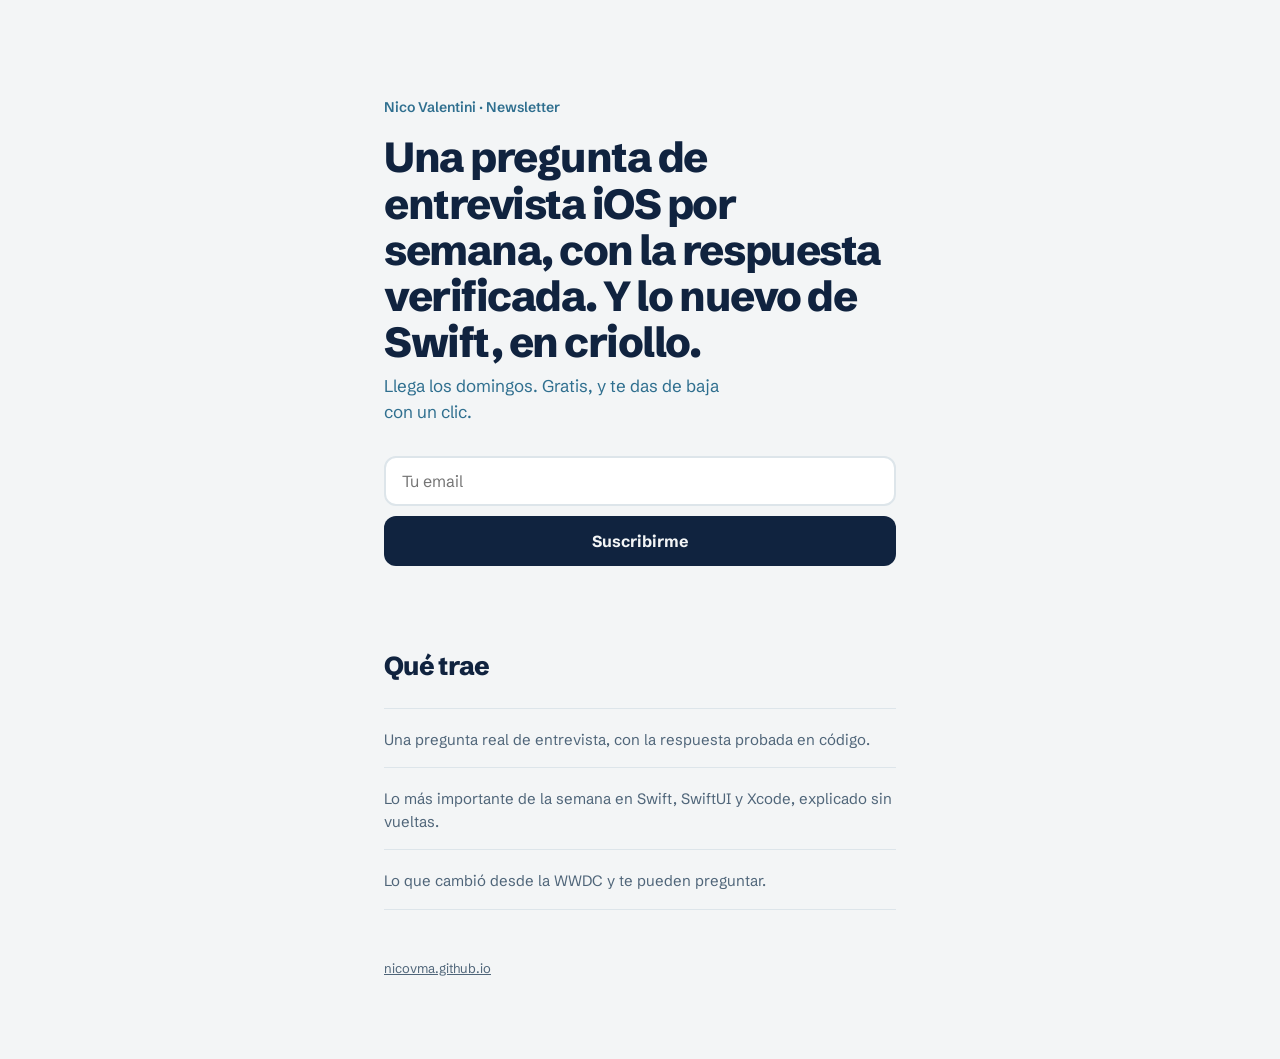
==== newsletter/index.html @ 66bf4905 "Página de newsletter" ====
<!doctype html>
<html lang="es">
<head>
  <meta charset="utf-8">
  <meta name="viewport" content="width=device-width, initial-scale=1">
  <title>Newsletter iOS · Nico Valentini</title>
  <meta name="description" content="Una pregunta de entrevista iOS por semana, con la respuesta verificada. Y lo nuevo de Swift, en criollo.">
  <meta property="og:title" content="Newsletter iOS · Nico Valentini">
  <meta property="og:description" content="Una pregunta de entrevista iOS por semana, con la respuesta verificada. Y lo nuevo de Swift, en criollo.">
  <meta property="og:type" content="website">
  <meta property="og:url" content="https://nicovma.github.io/newsletter/">
  <meta name="theme-color" content="#F3F5F6">
  <link rel="icon" href="../favicon.svg" type="image/svg+xml">
  <link rel="preconnect" href="https://fonts.googleapis.com">
  <link rel="preconnect" href="https://fonts.gstatic.com" crossorigin>
  <link rel="stylesheet" href="https://fonts.googleapis.com/css2?family=Schibsted+Grotesk:wght@400;500;600;700;800&display=swap">
  <link rel="stylesheet" href="../styles.css">
</head>
<body>
  <main class="page">
    <header class="hero">
      <p class="kicker"><a href="../">Nico Valentini</a> · Newsletter</p>
      <h1 class="headline">Una pregunta de entrevista iOS por semana, con la respuesta verificada. Y lo nuevo de Swift, en criollo.</h1>
      <p class="lede">Llega los domingos. Gratis, y te das de baja con un clic.</p>
    </header>

    <!-- Las clases ml-* y la estructura las necesita webforms.min.js de MailerLite para enviar sin salir de la página. -->
    <div id="mlb2-46951473" class="ml-form-embedContainer ml-subscribe-form ml-subscribe-form-46951473 signup">
      <div class="row-form">
        <form class="ml-block-form" action="https://assets.mailerlite.com/jsonp/2699248/forms/200877085131015490/subscribe" data-code="" method="post" target="_blank">
          <div class="ml-field-group ml-field-email ml-validate-email ml-validate-required">
            <label class="sr-only" for="ml-email">Email</label>
            <input id="ml-email" aria-required="true" type="email" name="fields[email]" placeholder="Tu email" autocomplete="email">
          </div>
          <input type="hidden" name="ml-submit" value="1">
          <div class="ml-form-embedSubmit">
            <button type="submit" class="primary button">Suscribirme</button>
            <button disabled="disabled" style="display: none;" type="button" class="loading button">Enviando…</button>
          </div>
          <input type="hidden" name="anticsrf" value="true">
        </form>
      </div>
      <div class="row-success" style="display: none" role="status">
        <p>Listo. Te mandé un mail para confirmar la suscripción: revisalo, a veces cae en spam.</p>
      </div>
    </div>

    <section aria-labelledby="trae-title">
      <h2 id="trae-title">Qué trae</h2>
      <ul class="rows">
        <li><p>Una pregunta real de entrevista, con la respuesta probada en código.</p></li>
        <li><p>Lo más importante de la semana en Swift, SwiftUI y Xcode, explicado sin vueltas.</p></li>
        <li><p>Lo que cambió desde la WWDC y te pueden preguntar.</p></li>
      </ul>
    </section>

    <footer><a href="../">nicovma.github.io</a></footer>
  </main>

  <script>
    function ml_webform_success_46951473() {
      var $ = ml_jQuery || jQuery;
      $('.ml-subscribe-form-46951473 .row-success').show();
      $('.ml-subscribe-form-46951473 .row-form').hide();
    }
  </script>
  <script src="https://groot.mailerlite.com/js/w/webforms.min.js?v83147fa8ce2d95cb73ece7f28b469519" type="text/javascript"></script>
  <script>
    fetch("https://assets.mailerlite.com/jsonp/2699248/forms/200877085131015490/takel")
  </script>
</body>
</html>
---- styles.css ----
:root {
  color-scheme: light;
  --paper: #F3F5F6;
  --navy: #10233F;
  --sea: #2F6F8F;
  --mist: #DDE5EA;
  --soft: #4F6579;
  --font: "Schibsted Grotesk", -apple-system, BlinkMacSystemFont, "Helvetica Neue", sans-serif;
}

*, *::before, *::after { box-sizing: border-box; }

html { scroll-behavior: smooth; }
@media (prefers-reduced-motion: reduce) { html { scroll-behavior: auto; } }

body {
  margin: 0;
  background: var(--paper);
  color: var(--navy);
  font-family: var(--font);
  font-size: 16px;
  line-height: 1.6;
  -webkit-font-smoothing: antialiased;
}

a { color: var(--navy); }
a:focus-visible, summary:focus-visible {
  outline: 3px solid var(--sea);
  outline-offset: 3px;
  border-radius: 6px;
}

h1, h2, h3, p, ol, ul, dl, dd { margin: 0; }

.page {
  max-width: 560px;
  margin: 0 auto;
  padding: 64px 24px 56px;
}

/* Hero */
.avatar {
  position: relative;
  width: 88px;
  height: 88px;
  border-radius: 50%;
  overflow: hidden;
  background: var(--mist);
  display: grid;
  place-items: center;
  font-weight: 700;
  color: var(--soft);
}
.avatar img {
  position: absolute;
  inset: 0;
  width: 100%;
  height: 100%;
  object-fit: cover;
}

h1 {
  margin-top: 26px;
  font-size: clamp(44px, 11vw, 64px);
  font-weight: 800;
  letter-spacing: -0.035em;
  line-height: 0.98;
}
.role {
  margin-top: 12px;
  font-size: 20px;
  font-weight: 700;
  letter-spacing: -0.01em;
}
.lede {
  margin-top: 8px;
  max-width: 34ch;
  color: var(--sea);
  font-size: 17px;
  line-height: 1.5;
}

.actions {
  display: flex;
  gap: 10px;
  margin-top: 28px;
}
.button {
  flex: 1;
  display: inline-flex;
  align-items: center;
  justify-content: center;
  min-height: 50px;
  padding: 0 20px;
  border-radius: 12px;
  font-weight: 700;
  text-decoration: none;
  transition: background-color 0.15s ease, color 0.15s ease;
}
.button.primary { background: var(--navy); color: var(--paper); }
.button.primary:hover { background: var(--sea); }
.button.secondary { box-shadow: inset 0 0 0 2px var(--navy); color: var(--navy); }
.button.secondary:hover { background: var(--navy); color: var(--paper); }
.button.wide { width: 100%; margin-top: 24px; }

/* Sections */
section { margin-top: 64px; scroll-margin-top: 24px; }
h2 {
  margin-bottom: 20px;
  font-size: 26px;
  font-weight: 800;
  letter-spacing: -0.025em;
}
h3 {
  font-size: 19px;
  font-weight: 700;
  letter-spacing: -0.015em;
}
section > p + p { margin-top: 14px; }

/* Experience: the dotted route */
.route {
  list-style: none;
  padding: 0;
}
.route li {
  position: relative;
  padding: 0 0 30px 40px;
}
.route li::before {
  content: "";
  position: absolute;
  left: 0;
  top: 4px;
  width: 19px;
  height: 19px;
  border-radius: 50%;
  background: var(--paper);
  box-shadow: inset 0 0 0 3px var(--navy);
}
.route li:not(:last-child)::after {
  content: "";
  position: absolute;
  left: 8px;
  top: 28px;
  bottom: -2px;
  border-left: 3px dotted var(--navy);
}
.route li.current::before { background: var(--navy); }
.route .years { font-size: 14px; font-weight: 600; color: var(--sea); }
.route h3 { margin-top: 3px; }
.route .place { margin-top: 2px; font-size: 14px; color: var(--soft); }
.route .place + p { margin-top: 8px; font-size: 15px; line-height: 1.5; }

/* About translation */
.translation { margin-top: 16px; }
.translation summary {
  display: inline-flex;
  align-items: center;
  min-height: 44px;
  font-weight: 700;
  color: var(--sea);
  cursor: pointer;
  list-style: none;
}
.translation summary::-webkit-details-marker { display: none; }
.translation[open] summary { color: var(--navy); }
.translation p {
  font-size: 15px;
  padding: 0 20px;
  background: var(--mist);
}
.translation p:first-of-type { padding-top: 20px; border-radius: 14px 14px 0 0; }
.translation p:last-of-type { padding-bottom: 20px; border-radius: 0 0 14px 14px; padding-top: 12px; }

/* Work with me */
.rows { list-style: none; padding: 0; }
.rows li { padding: 16px 0; border-top: 1.5px solid var(--mist); }
.rows li:last-child { border-bottom: 1.5px solid var(--mist); }
.rows h3 { font-size: 17px; }
.rows p { margin-top: 4px; font-size: 15px; line-height: 1.5; color: var(--soft); }

/* Stack */
.stack div {
  display: grid;
  grid-template-columns: 116px minmax(0, 1fr);
  gap: 12px;
  padding: 13px 0;
  border-top: 1.5px solid var(--mist);
}
.stack div:last-child { border-bottom: 1.5px solid var(--mist); }
.stack dt { font-size: 14px; font-weight: 600; color: var(--sea); padding-top: 1px; }
.stack dd { font-size: 15px; line-height: 1.45; }

/* Links */
.links { list-style: none; padding: 0; }
.links li { border-top: 1.5px solid var(--mist); }
.links li:last-child { border-bottom: 1.5px solid var(--mist); }
.links a {
  display: flex;
  justify-content: space-between;
  align-items: center;
  min-height: 52px;
  text-decoration: none;
  font-weight: 700;
  font-size: 17px;
}
.links a span + span { font-size: 14px; font-weight: 400; color: var(--soft); }
.links a:hover span:first-child { color: var(--sea); }

footer {
  margin-top: 48px;
  font-size: 13px;
  color: var(--soft);
}

@media (min-width: 720px) {
  .page { padding-top: 96px; padding-bottom: 80px; }
  section { margin-top: 80px; }
}

/* Newsletter */
.sr-only {
  position: absolute;
  width: 1px;
  height: 1px;
  overflow: hidden;
  clip: rect(0, 0, 0, 0);
  white-space: nowrap;
}
.kicker { font-size: 14px; font-weight: 600; color: var(--sea); }
.kicker a { color: inherit; text-decoration: none; }
.kicker a:hover { text-decoration: underline; }
.headline {
  margin-top: 16px;
  font-size: clamp(30px, 7.5vw, 42px);
  line-height: 1.1;
}
.signup { margin-top: 32px; }
.signup form { display: grid; gap: 10px; }
.signup input[type="email"] {
  width: 100%;
  min-height: 50px;
  padding: 0 16px;
  border: 2px solid var(--mist);
  border-radius: 12px;
  background: #fff;
  color: var(--navy);
  font: inherit;
}
.signup input[type="email"]:focus { outline: none; border-color: var(--sea); }
.signup .ml-error input { border-color: #B3261E; }
.signup .button { width: 100%; border: 0; font: inherit; font-weight: 700; cursor: pointer; }
.signup .button.loading { opacity: 0.7; cursor: default; }
.signup .row-success p {
  padding: 18px 20px;
  border-radius: 14px;
  background: var(--mist);
  font-weight: 600;
}
footer a { color: inherit; }
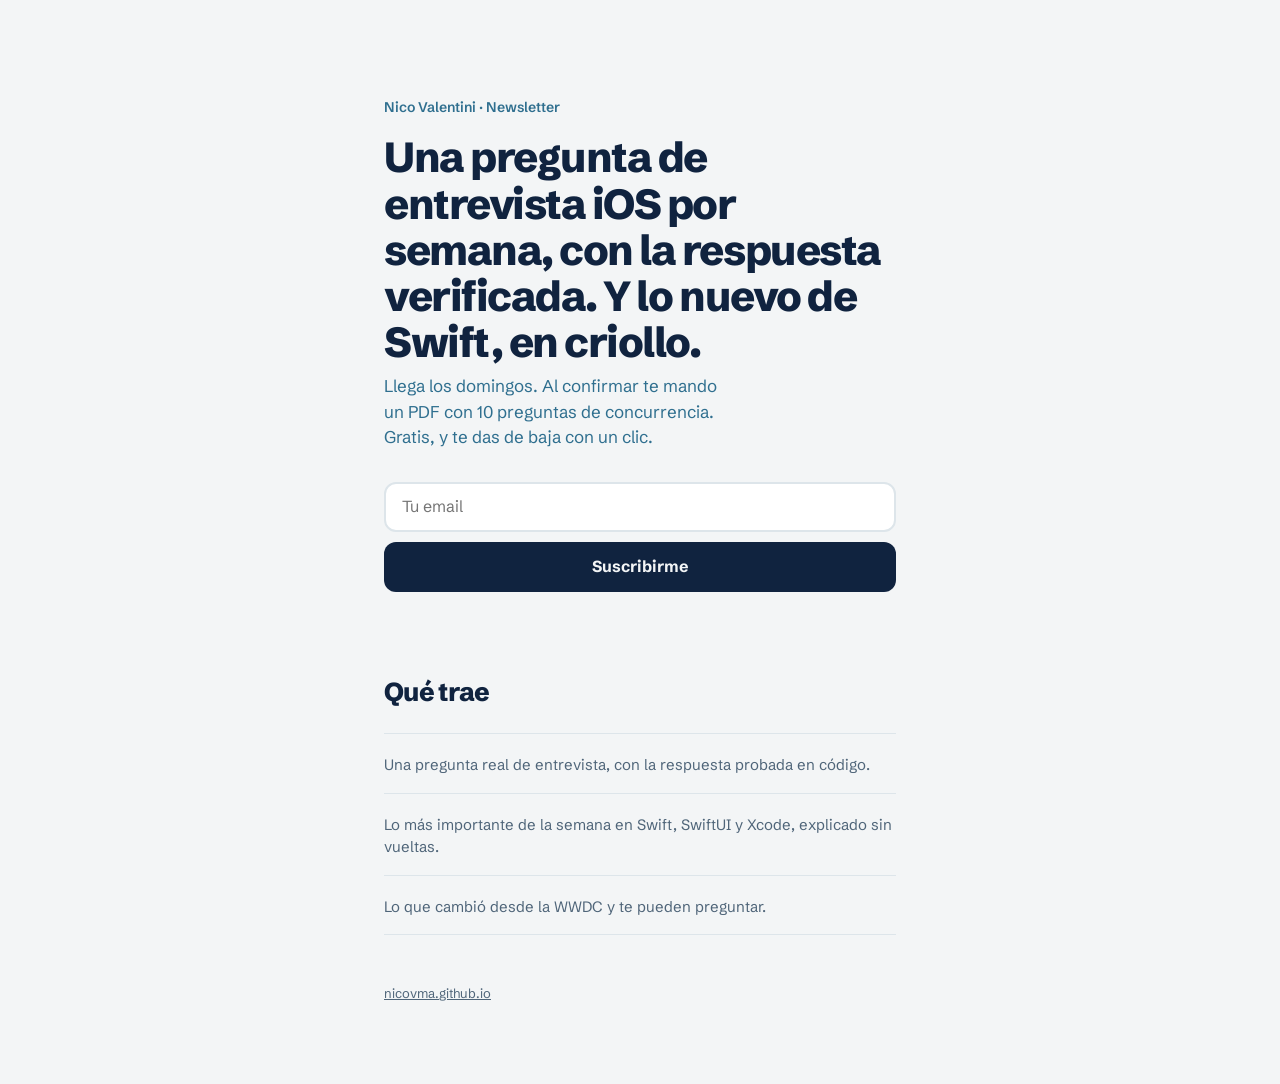
==== commit 60884d4d: "PDF de bienvenida: 10 preguntas de concurrencia" ====
--- a/newsletter/index.html
+++ b/newsletter/index.html
@@ -21,7 +21,7 @@
     <header class="hero">
       <p class="kicker"><a href="../">Nico Valentini</a> · Newsletter</p>
       <h1 class="headline">Una pregunta de entrevista iOS por semana, con la respuesta verificada. Y lo nuevo de Swift, en criollo.</h1>
-      <p class="lede">Llega los domingos. Gratis, y te das de baja con un clic.</p>
+      <p class="lede">Llega los domingos. Al confirmar te mando un PDF con 10 preguntas de concurrencia. Gratis, y te das de baja con un clic.</p>
     </header>
 
     <!-- Las clases ml-* y la estructura las necesita webforms.min.js de MailerLite para enviar sin salir de la página. -->
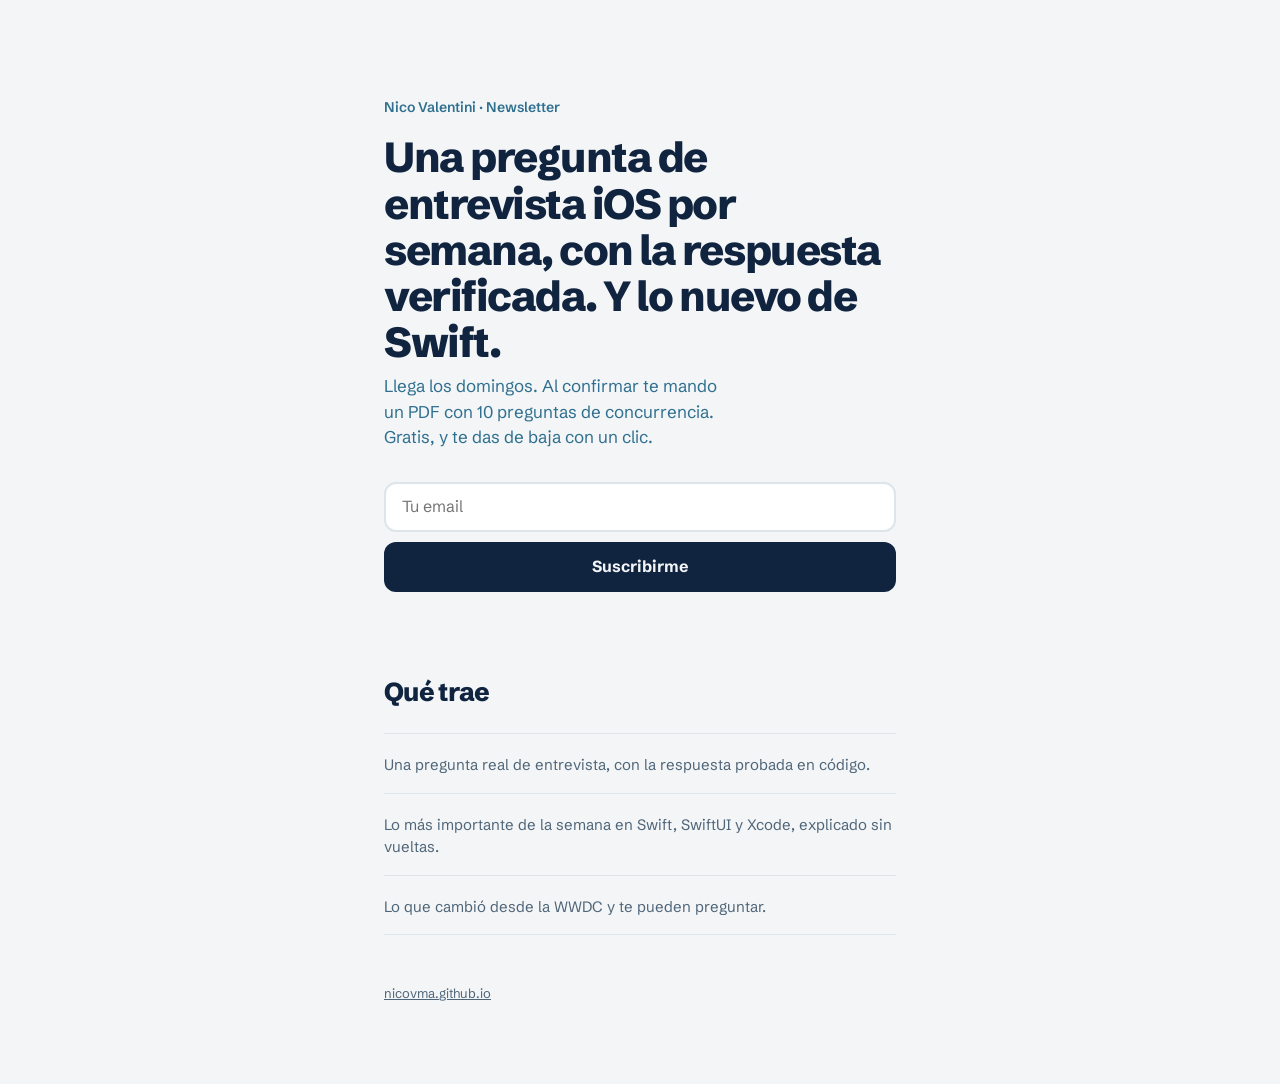
==== commit 30770518: "Landing newsletter: sin "en criollo" en titular y metas" ====
--- a/newsletter/index.html
+++ b/newsletter/index.html
@@ -4,9 +4,9 @@
   <meta charset="utf-8">
   <meta name="viewport" content="width=device-width, initial-scale=1">
   <title>Newsletter iOS · Nico Valentini</title>
-  <meta name="description" content="Una pregunta de entrevista iOS por semana, con la respuesta verificada. Y lo nuevo de Swift, en criollo.">
+  <meta name="description" content="Una pregunta de entrevista iOS por semana, con la respuesta verificada. Y lo nuevo de Swift.">
   <meta property="og:title" content="Newsletter iOS · Nico Valentini">
-  <meta property="og:description" content="Una pregunta de entrevista iOS por semana, con la respuesta verificada. Y lo nuevo de Swift, en criollo.">
+  <meta property="og:description" content="Una pregunta de entrevista iOS por semana, con la respuesta verificada. Y lo nuevo de Swift.">
   <meta property="og:type" content="website">
   <meta property="og:url" content="https://nicovma.github.io/newsletter/">
   <meta name="theme-color" content="#F3F5F6">
@@ -20,7 +20,7 @@
   <main class="page">
     <header class="hero">
       <p class="kicker"><a href="../">Nico Valentini</a> · Newsletter</p>
-      <h1 class="headline">Una pregunta de entrevista iOS por semana, con la respuesta verificada. Y lo nuevo de Swift, en criollo.</h1>
+      <h1 class="headline">Una pregunta de entrevista iOS por semana, con la respuesta verificada. Y lo nuevo de Swift.</h1>
       <p class="lede">Llega los domingos. Al confirmar te mando un PDF con 10 preguntas de concurrencia. Gratis, y te das de baja con un clic.</p>
     </header>
 
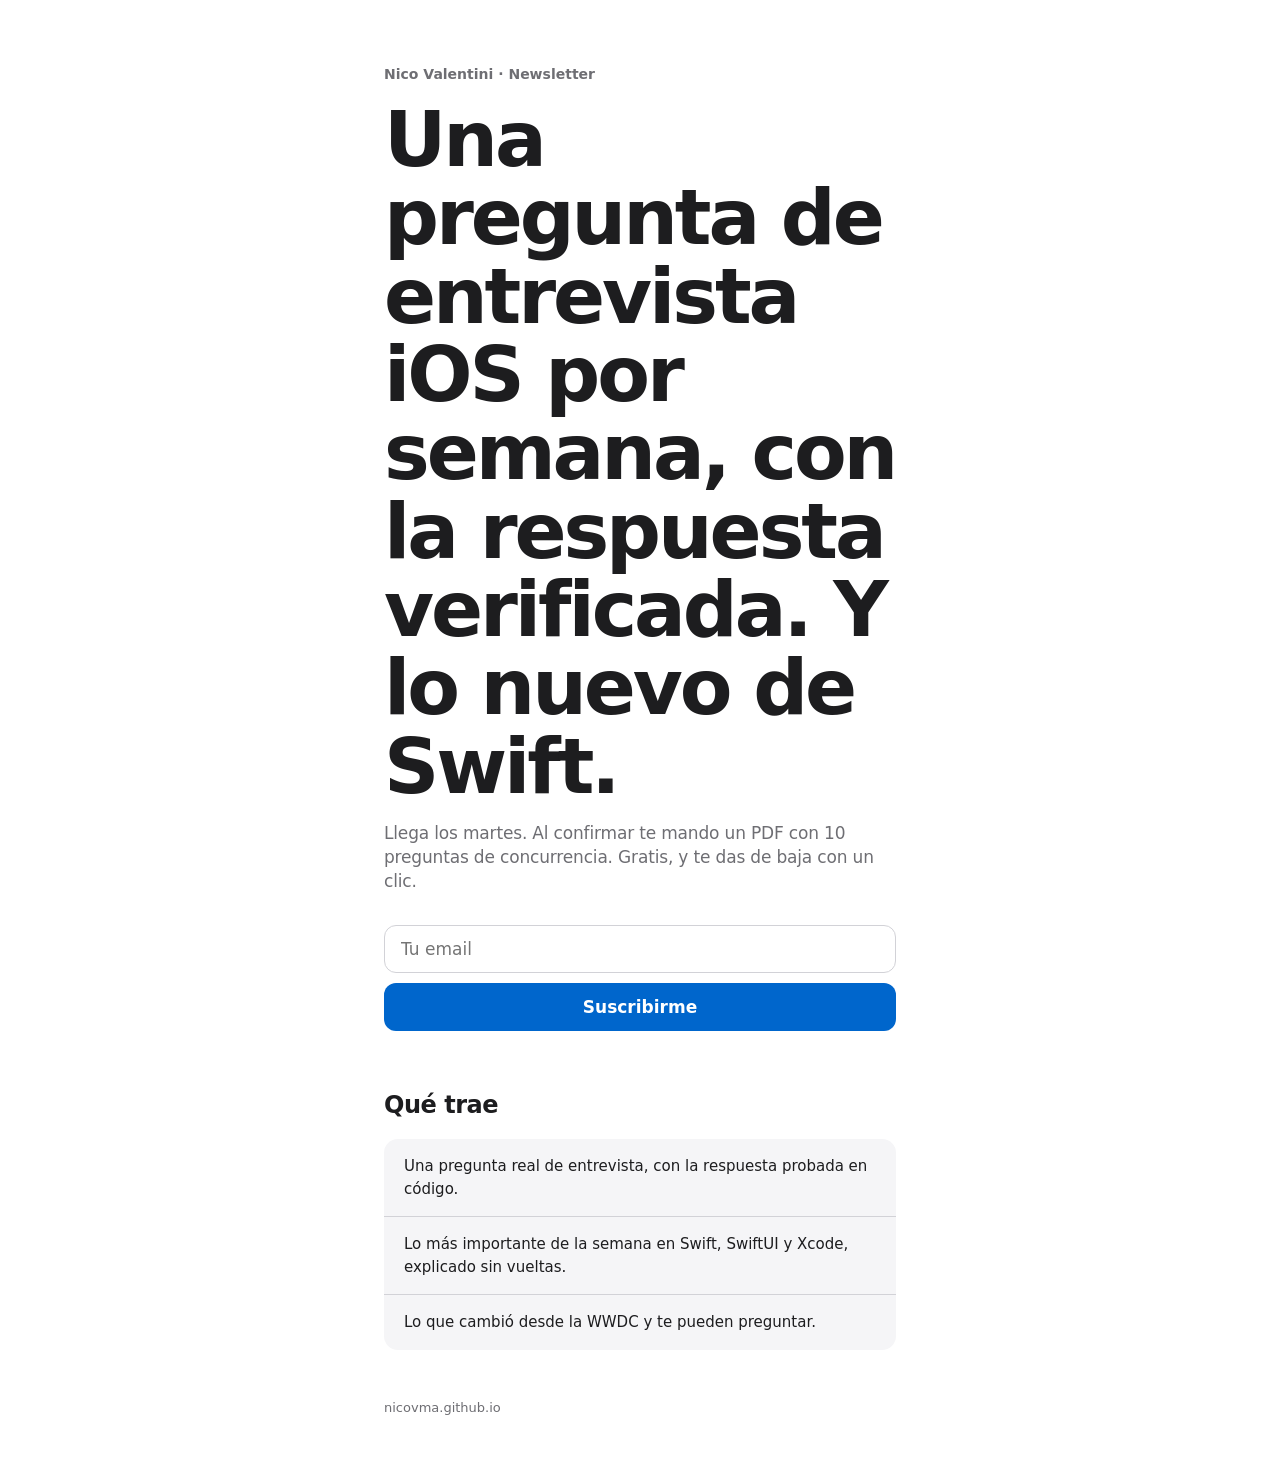
==== commit 7e1b2891: "Rediseño con el sistema visual de Evolución iOS" ====
--- a/newsletter/index.html
+++ b/newsletter/index.html
@@ -3,17 +3,15 @@
 <head>
   <meta charset="utf-8">
   <meta name="viewport" content="width=device-width, initial-scale=1">
-  <title>Newsletter iOS · Nico Valentini</title>
+  <title>Evolución iOS · Nico Valentini</title>
   <meta name="description" content="Una pregunta de entrevista iOS por semana, con la respuesta verificada. Y lo nuevo de Swift.">
-  <meta property="og:title" content="Newsletter iOS · Nico Valentini">
+  <meta property="og:title" content="Evolución iOS · Nico Valentini">
   <meta property="og:description" content="Una pregunta de entrevista iOS por semana, con la respuesta verificada. Y lo nuevo de Swift.">
   <meta property="og:type" content="website">
   <meta property="og:url" content="https://nicovma.github.io/newsletter/">
-  <meta name="theme-color" content="#F3F5F6">
+  <meta name="theme-color" content="#FFFFFF" media="(prefers-color-scheme: light)">
+  <meta name="theme-color" content="#000000" media="(prefers-color-scheme: dark)">
   <link rel="icon" href="../favicon.svg" type="image/svg+xml">
-  <link rel="preconnect" href="https://fonts.googleapis.com">
-  <link rel="preconnect" href="https://fonts.gstatic.com" crossorigin>
-  <link rel="stylesheet" href="https://fonts.googleapis.com/css2?family=Schibsted+Grotesk:wght@400;500;600;700;800&display=swap">
   <link rel="stylesheet" href="../styles.css">
 </head>
 <body>
@@ -21,7 +19,7 @@
     <header class="hero">
       <p class="kicker"><a href="../">Nico Valentini</a> · Newsletter</p>
       <h1 class="headline">Una pregunta de entrevista iOS por semana, con la respuesta verificada. Y lo nuevo de Swift.</h1>
-      <p class="lede">Llega los domingos. Al confirmar te mando un PDF con 10 preguntas de concurrencia. Gratis, y te das de baja con un clic.</p>
+      <p class="lede">Llega los martes. Al confirmar te mando un PDF con 10 preguntas de concurrencia. Gratis, y te das de baja con un clic.</p>
     </header>
 
     <!-- Las clases ml-* y la estructura las necesita webforms.min.js de MailerLite para enviar sin salir de la página. -->
--- a/styles.css
+++ b/styles.css
@@ -1,225 +1,288 @@
+/* Sistema visual v1 de Evolución iOS (canvas: https://claude.ai/artifact/P91XiMgzhbjngKDzvV4hau). */
 :root {
-  color-scheme: light;
-  --paper: #F3F5F6;
-  --navy: #10233F;
-  --sea: #2F6F8F;
-  --mist: #DDE5EA;
-  --soft: #4F6579;
-  --font: "Schibsted Grotesk", -apple-system, BlinkMacSystemFont, "Helvetica Neue", sans-serif;
+  color-scheme: light dark;
+  --bg: #FFFFFF;
+  --bg-2: #F5F5F7;
+  --card: #FFFFFF;
+  --field: #FFFFFF;
+  --ink: #1D1D1F;
+  --ink-2: #6E6E73;
+  --ink-3: #AEAEB2;
+  --sep: #D2D2D7;
+  --accent: #0066CC;
+  --on-accent: #FFFFFF;
+  --nav: rgba(255, 255, 255, 0.78);
+  --bad: #B3261E;
+  --ok-bg: #E6F4EA;
+  --font: -apple-system, BlinkMacSystemFont, "Helvetica Neue", system-ui, sans-serif;
+  --mono: ui-monospace, "SF Mono", Menlo, monospace;
+}
+
+@media (prefers-color-scheme: dark) {
+  :root {
+    --bg: #000000;
+    --bg-2: #111113;
+    --card: #1C1C1E;
+    --field: #1C1C1E;
+    --ink: #F5F5F7;
+    --ink-2: #A1A1A6;
+    --ink-3: #636366;
+    --sep: #38383A;
+    --accent: #4DA3FF;
+    --on-accent: #001A33;
+    --nav: rgba(0, 0, 0, 0.72);
+    --bad: #FF8A80;
+    --ok-bg: #11291A;
+  }
 }
 
 *, *::before, *::after { box-sizing: border-box; }
 
-html { scroll-behavior: smooth; }
+html { scroll-behavior: smooth; -webkit-text-size-adjust: 100%; }
 @media (prefers-reduced-motion: reduce) { html { scroll-behavior: auto; } }
 
 body {
   margin: 0;
-  background: var(--paper);
-  color: var(--navy);
+  background: var(--bg);
+  color: var(--ink);
   font-family: var(--font);
-  font-size: 16px;
-  line-height: 1.6;
+  font-size: 17px;
+  line-height: 1.5;
   -webkit-font-smoothing: antialiased;
 }
 
-a { color: var(--navy); }
-a:focus-visible, summary:focus-visible {
-  outline: 3px solid var(--sea);
+a { color: var(--accent); text-decoration: none; }
+a:hover { text-decoration: underline; }
+a:focus-visible, summary:focus-visible, button:focus-visible, input:focus-visible {
+  outline: 3px solid var(--accent);
   outline-offset: 3px;
   border-radius: 6px;
 }
 
 h1, h2, h3, p, ol, ul, dl, dd { margin: 0; }
 
-.page {
-  max-width: 560px;
-  margin: 0 auto;
-  padding: 64px 24px 56px;
-}
+.wrap { max-width: 1120px; margin: 0 auto; padding: 0 24px; }
+
+/* Barra superior */
+.nav {
+  position: sticky;
+  top: 0;
+  z-index: 10;
+  background: var(--nav);
+  -webkit-backdrop-filter: saturate(180%) blur(20px);
+  backdrop-filter: saturate(180%) blur(20px);
+  border-bottom: 1px solid var(--sep);
+}
+.nav .wrap {
+  min-height: 56px;
+  display: flex;
+  align-items: center;
+  justify-content: space-between;
+  gap: 8px 16px;
+  flex-wrap: wrap;
+  padding-top: 8px;
+  padding-bottom: 8px;
+}
+.brand {
+  display: flex;
+  align-items: center;
+  gap: 10px;
+  color: var(--ink);
+  font-weight: 600;
+  letter-spacing: -0.01em;
+}
+.brand:hover { text-decoration: none; }
+.monogram {
+  width: 28px;
+  height: 28px;
+  border-radius: 7px;
+  background: var(--ink);
+  color: var(--bg);
+  display: grid;
+  place-items: center;
+  font-size: 12px;
+  font-weight: 700;
+  letter-spacing: -0.02em;
+}
+.nav-links { display: flex; align-items: center; gap: 4px 20px; flex-wrap: wrap; font-size: 14px; }
+.nav-links a:not(.pill) { color: var(--ink-2); }
+.pill {
+  background: var(--accent);
+  color: var(--on-accent);
+  padding: 8px 16px;
+  border-radius: 980px;
+  font-weight: 500;
+}
+.pill:hover { text-decoration: none; opacity: 0.9; }
+@media (max-width: 560px) { .nav-links a:not(.pill) { display: none; } }
 
 /* Hero */
+.hero {
+  padding-top: 96px;
+  padding-bottom: 88px;
+  display: flex;
+  flex-direction: column;
+  align-items: center;
+  text-align: center;
+  gap: 22px;
+}
 .avatar {
   position: relative;
-  width: 88px;
-  height: 88px;
+  width: 128px;
+  height: 128px;
   border-radius: 50%;
   overflow: hidden;
-  background: var(--mist);
+  background: var(--bg-2);
   display: grid;
   place-items: center;
   font-weight: 700;
-  color: var(--soft);
-}
-.avatar img {
-  position: absolute;
-  inset: 0;
-  width: 100%;
-  height: 100%;
-  object-fit: cover;
-}
-
-h1 {
-  margin-top: 26px;
-  font-size: clamp(44px, 11vw, 64px);
-  font-weight: 800;
-  letter-spacing: -0.035em;
-  line-height: 0.98;
-}
-.role {
-  margin-top: 12px;
-  font-size: 20px;
-  font-weight: 700;
+  color: var(--ink-2);
+}
+.avatar img { position: absolute; inset: 0; width: 100%; height: 100%; object-fit: cover; }
+.hero h1 {
+  display: flex;
+  flex-direction: column;
+  gap: 4px;
+  font-size: clamp(44px, 6vw, 80px);
+  line-height: 1.02;
+  font-weight: 700;
+  letter-spacing: -0.04em;
+}
+.hero h1 .role { color: var(--ink-2); }
+.lede {
+  max-width: 32em;
+  font-size: clamp(19px, 2vw, 22px);
+  line-height: 1.4;
+  color: var(--ink-2);
   letter-spacing: -0.01em;
 }
-.lede {
-  margin-top: 8px;
-  max-width: 34ch;
-  color: var(--sea);
+.actions { display: flex; gap: 12px; flex-wrap: wrap; justify-content: center; margin-top: 6px; }
+
+.button {
+  display: inline-flex;
+  align-items: center;
+  justify-content: center;
+  min-height: 48px;
+  padding: 0 22px;
+  border: 0;
+  border-radius: 12px;
+  font: inherit;
   font-size: 17px;
-  line-height: 1.5;
-}
-
-.actions {
-  display: flex;
-  gap: 10px;
-  margin-top: 28px;
-}
-.button {
-  flex: 1;
-  display: inline-flex;
-  align-items: center;
-  justify-content: center;
-  min-height: 50px;
-  padding: 0 20px;
-  border-radius: 12px;
-  font-weight: 700;
-  text-decoration: none;
-  transition: background-color 0.15s ease, color 0.15s ease;
-}
-.button.primary { background: var(--navy); color: var(--paper); }
-.button.primary:hover { background: var(--sea); }
-.button.secondary { box-shadow: inset 0 0 0 2px var(--navy); color: var(--navy); }
-.button.secondary:hover { background: var(--navy); color: var(--paper); }
-.button.wide { width: 100%; margin-top: 24px; }
-
-/* Sections */
-section { margin-top: 64px; scroll-margin-top: 24px; }
-h2 {
-  margin-bottom: 20px;
-  font-size: 26px;
-  font-weight: 800;
-  letter-spacing: -0.025em;
-}
-h3 {
-  font-size: 19px;
-  font-weight: 700;
-  letter-spacing: -0.015em;
-}
-section > p + p { margin-top: 14px; }
-
-/* Experience: the dotted route */
-.route {
-  list-style: none;
-  padding: 0;
-}
-.route li {
-  position: relative;
-  padding: 0 0 30px 40px;
-}
-.route li::before {
-  content: "";
-  position: absolute;
-  left: 0;
-  top: 4px;
-  width: 19px;
-  height: 19px;
-  border-radius: 50%;
-  background: var(--paper);
-  box-shadow: inset 0 0 0 3px var(--navy);
-}
-.route li:not(:last-child)::after {
-  content: "";
-  position: absolute;
-  left: 8px;
-  top: 28px;
-  bottom: -2px;
-  border-left: 3px dotted var(--navy);
-}
-.route li.current::before { background: var(--navy); }
-.route .years { font-size: 14px; font-weight: 600; color: var(--sea); }
-.route h3 { margin-top: 3px; }
-.route .place { margin-top: 2px; font-size: 14px; color: var(--soft); }
-.route .place + p { margin-top: 8px; font-size: 15px; line-height: 1.5; }
-
-/* About translation */
-.translation { margin-top: 16px; }
+  font-weight: 600;
+  cursor: pointer;
+}
+.button:hover { text-decoration: none; }
+.button.primary { background: var(--accent); color: var(--on-accent); }
+.button.primary:hover { opacity: 0.9; }
+.button.secondary { background: none; color: var(--accent); font-weight: 500; padding: 0 18px; }
+
+/* Secciones: título a la izquierda, contenido a la derecha; se apilan en el celular */
+.band-alt { background: var(--bg-2); }
+.split { padding-top: 104px; padding-bottom: 104px; display: flex; flex-wrap: wrap; gap: 32px 56px; }
+.split > h2, .split > .side { flex: 1 1 260px; }
+.split > .content { flex: 2 1 520px; min-width: 0; }
+.split h2 {
+  font-size: clamp(32px, 4vw, 48px);
+  line-height: 1.08;
+  font-weight: 700;
+  letter-spacing: -0.03em;
+}
+@media (max-width: 560px) {
+  .split { padding-top: 64px; padding-bottom: 64px; }
+  .hero { padding-top: 56px; padding-bottom: 56px; }
+  .now { padding-top: 48px; }
+}
+.side { display: flex; flex-direction: column; gap: 20px; align-items: flex-start; }
+.prose { display: flex; flex-direction: column; gap: 18px; font-size: 19px; line-height: 1.55; }
+
+.translation { border-top: 1px solid var(--sep); padding-top: 14px; }
 .translation summary {
   display: inline-flex;
   align-items: center;
   min-height: 44px;
-  font-weight: 700;
-  color: var(--sea);
+  font-size: 17px;
+  color: var(--accent);
   cursor: pointer;
   list-style: none;
 }
 .translation summary::-webkit-details-marker { display: none; }
-.translation[open] summary { color: var(--navy); }
-.translation p {
-  font-size: 15px;
-  padding: 0 20px;
-  background: var(--mist);
-}
-.translation p:first-of-type { padding-top: 20px; border-radius: 14px 14px 0 0; }
-.translation p:last-of-type { padding-bottom: 20px; border-radius: 0 0 14px 14px; padding-top: 12px; }
-
-/* Work with me */
-.rows { list-style: none; padding: 0; }
-.rows li { padding: 16px 0; border-top: 1.5px solid var(--mist); }
-.rows li:last-child { border-bottom: 1.5px solid var(--mist); }
-.rows h3 { font-size: 17px; }
-.rows p { margin-top: 4px; font-size: 15px; line-height: 1.5; color: var(--soft); }
-
-/* Stack */
-.stack div {
-  display: grid;
-  grid-template-columns: 116px minmax(0, 1fr);
+.translation div { display: flex; flex-direction: column; gap: 14px; padding-top: 12px; color: var(--ink-2); }
+
+/* Bloque "Now" */
+.now { padding-top: 72px; }
+.now a {
+  display: flex;
+  flex-wrap: wrap;
+  align-items: center;
+  gap: 20px 28px;
+  padding: 28px 32px;
+  border-radius: 20px;
+  background: var(--ink);
+  color: var(--bg);
+}
+.now a:hover { text-decoration: none; }
+.now svg { flex: 0 0 56px; }
+.now .text { flex: 1 1 320px; display: flex; flex-direction: column; gap: 4px; }
+.now .label { font-size: 13px; font-weight: 600; letter-spacing: 0.04em; opacity: 0.7; }
+.now .title { font-size: 24px; font-weight: 700; letter-spacing: -0.02em; }
+.now .desc { font-size: 16px; line-height: 1.45; opacity: 0.8; }
+.now .go { font-size: 17px; font-weight: 500; }
+
+/* Listas agrupadas tipo Ajustes */
+.group { list-style: none; padding: 0; margin: 0; background: var(--bg-2); border-radius: 14px; overflow: hidden; }
+.band-alt .group { background: var(--card); }
+.group > li, .group > div { padding: 18px 20px; border-bottom: 1px solid var(--sep); }
+.group > li:last-child, .group > div:last-child { border-bottom: 0; }
+.group h3 { font-size: 17px; font-weight: 600; letter-spacing: -0.01em; }
+.group p { font-size: 15px; line-height: 1.45; color: var(--ink-2); margin-top: 3px; }
+
+.route li { display: flex; flex-wrap: wrap; gap: 6px 20px; }
+.route .years { flex: 0 0 96px; font-family: var(--mono); font-size: 13px; color: var(--ink-2); padding-top: 3px; }
+.route .body { flex: 1 1 280px; }
+.route .place { font-size: 13px; color: var(--ink-2); margin-top: 2px; }
+.route .body p:not(.place) { color: var(--ink); margin-top: 6px; }
+
+.stack > div { display: flex; flex-wrap: wrap; gap: 4px 20px; padding: 14px 20px; }
+.stack dt { flex: 0 0 120px; font-size: 15px; color: var(--ink-2); }
+.stack dd { flex: 1 1 260px; font-size: 15px; }
+
+.links li { padding: 0; }
+.links a {
+  display: flex;
+  align-items: center;
   gap: 12px;
-  padding: 13px 0;
-  border-top: 1.5px solid var(--mist);
-}
-.stack div:last-child { border-bottom: 1.5px solid var(--mist); }
-.stack dt { font-size: 14px; font-weight: 600; color: var(--sea); padding-top: 1px; }
-.stack dd { font-size: 15px; line-height: 1.45; }
-
-/* Links */
-.links { list-style: none; padding: 0; }
-.links li { border-top: 1.5px solid var(--mist); }
-.links li:last-child { border-bottom: 1.5px solid var(--mist); }
-.links a {
-  display: flex;
+  min-height: 52px;
+  padding: 14px 20px;
+  color: var(--ink);
+}
+.links a:hover { text-decoration: none; background: var(--bg-2); }
+.links .name { flex: 1 1 auto; font-size: 17px; }
+.links .handle { font-size: 15px; color: var(--ink-2); }
+.links .chev { color: var(--ink-3); font-size: 20px; }
+
+footer.site { border-top: 1px solid var(--sep); }
+footer.site .wrap {
+  padding-top: 28px;
+  padding-bottom: 40px;
+  display: flex;
+  flex-wrap: wrap;
+  gap: 16px;
   justify-content: space-between;
-  align-items: center;
-  min-height: 52px;
-  text-decoration: none;
-  font-weight: 700;
-  font-size: 17px;
-}
-.links a span + span { font-size: 14px; font-weight: 400; color: var(--soft); }
-.links a:hover span:first-child { color: var(--sea); }
-
-footer {
-  margin-top: 48px;
   font-size: 13px;
-  color: var(--soft);
-}
-
-@media (min-width: 720px) {
-  .page { padding-top: 96px; padding-bottom: 80px; }
-  section { margin-top: 80px; }
-}
-
-/* Newsletter */
+  color: var(--ink-2);
+}
+
+/* Página de la newsletter (columna angosta) */
+.page { max-width: 560px; margin: 0 auto; padding: 64px 24px 56px; }
+.page .hero { padding: 0; align-items: flex-start; text-align: left; gap: 16px; }
+.page section { margin-top: 56px; }
+.page h2 { font-size: 24px; font-weight: 700; letter-spacing: -0.02em; margin-bottom: 16px; }
+.page footer { margin-top: 48px; font-size: 13px; color: var(--ink-2); }
+.page footer a { color: inherit; }
+.rows { list-style: none; padding: 0; background: var(--bg-2); border-radius: 14px; overflow: hidden; }
+.rows li { padding: 16px 20px; border-bottom: 1px solid var(--sep); }
+.rows li:last-child { border-bottom: 0; }
+.rows p { font-size: 15px; line-height: 1.5; }
 .sr-only {
   position: absolute;
   width: 1px;
@@ -228,34 +291,36 @@
   clip: rect(0, 0, 0, 0);
   white-space: nowrap;
 }
-.kicker { font-size: 14px; font-weight: 600; color: var(--sea); }
-.kicker a { color: inherit; text-decoration: none; }
-.kicker a:hover { text-decoration: underline; }
+.kicker { font-size: 14px; font-weight: 600; color: var(--ink-2); }
+.kicker a { color: inherit; }
 .headline {
-  margin-top: 16px;
   font-size: clamp(30px, 7.5vw, 42px);
   line-height: 1.1;
-}
+  font-weight: 700;
+  letter-spacing: -0.03em;
+}
+.page .lede { font-size: 17px; }
 .signup { margin-top: 32px; }
 .signup form { display: grid; gap: 10px; }
 .signup input[type="email"] {
   width: 100%;
-  min-height: 50px;
+  min-height: 48px;
   padding: 0 16px;
-  border: 2px solid var(--mist);
+  border: 1px solid var(--sep);
   border-radius: 12px;
-  background: #fff;
-  color: var(--navy);
+  background: var(--field);
+  color: var(--ink);
   font: inherit;
 }
-.signup input[type="email"]:focus { outline: none; border-color: var(--sea); }
-.signup .ml-error input { border-color: #B3261E; }
-.signup .button { width: 100%; border: 0; font: inherit; font-weight: 700; cursor: pointer; }
-.signup .button.loading { opacity: 0.7; cursor: default; }
+.signup input[type="email"]:focus { outline: none; border-color: var(--accent); }
+.signup .ml-error input { border: 1.5px solid var(--bad); }
+.signup .button { width: 100%; }
+.signup .button.loading { opacity: 0.6; cursor: default; }
 .signup .row-success p {
   padding: 18px 20px;
   border-radius: 14px;
-  background: var(--mist);
+  background: var(--ok-bg);
   font-weight: 600;
 }
-footer a { color: inherit; }
+
+@media (max-width: 560px) { .now { padding-top: 48px; } }
